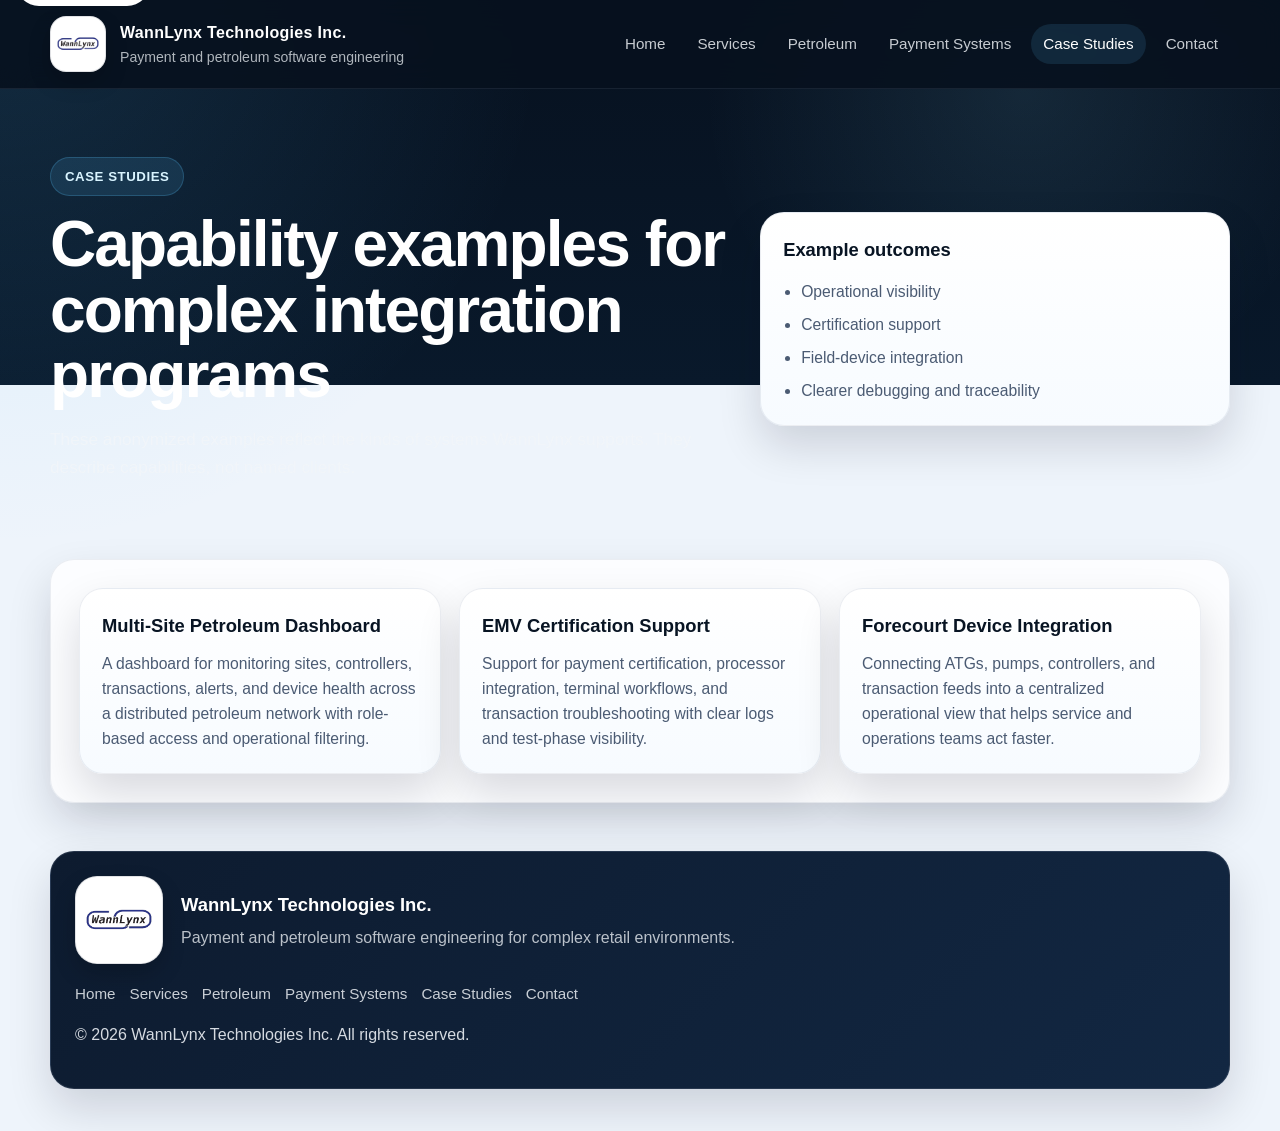
==== case-studies.html @ dfd9f2b9 "Modernize WannLynx website" ====
<!DOCTYPE html>
<html lang="en">
<head>
  <meta charset="UTF-8">
  <meta name="viewport" content="width=device-width, initial-scale=1.0">
  <title>Case Studies | WannLynx Technologies</title>
  <meta name="description" content="Anonymized example work from WannLynx Technologies: multi-site dashboards, EMV certification support, and forecourt device integration.">
  <meta name="robots" content="index,follow">
  <link rel="canonical" href="https://www.wannlynx.com/case-studies.html">
  <meta property="og:title" content="Case Studies | WannLynx Technologies">
  <meta property="og:description" content="Anonymized example work from WannLynx Technologies: multi-site dashboards, EMV certification support, and forecourt device integration.">
  <meta property="og:type" content="website">
  <link rel="stylesheet" href="styles.css">
</head>
<body>
  <a class="skip-link focusable" href="#content">Skip to content</a>
  <header class="site-header">
    <div class="wrap header-inner">
      <a class="brand focusable" href="index.html">
        <img class="brand-mark" src="wannlynx_logo-removebg-preview.png" alt="WannLynx Technologies logo">
        <span class="brand-text"><strong>WannLynx Technologies Inc.</strong><span>Payment and petroleum software engineering</span></span>
      </a>
      <nav class="nav" aria-label="Primary">
        <a class="focusable" href="index.html">Home</a>
        <a class="focusable" href="services.html">Services</a>
        <a class="focusable" href="petroleum.html">Petroleum</a>
        <a class="focusable" href="payments.html">Payment Systems</a>
        <a class="focusable" href="case-studies.html" aria-current="page">Case Studies</a>
        <a class="focusable" href="contact.html">Contact</a>
      </nav>
    </div>
  </header>
  <main id="content">
    <section class="hero">
      <div class="wrap page-hero-grid">
        <div>
          <div class="eyebrow">Case Studies</div>
          <h1>Capability examples for complex integration programs</h1>
          <p>These anonymized examples reflect the kinds of systems WannLynx supports. They describe capabilities, not named clients.</p>
        </div>
        <div class="card">
          <h3>Example outcomes</h3>
          <ul>
            <li>Operational visibility</li>
            <li>Certification support</li>
            <li>Field-device integration</li>
            <li>Clearer debugging and traceability</li>
          </ul>
        </div>
      </div>
    </section>
    <section class="section">
      <div class="wrap card-shell">
        <div class="grid example-grid">
          <article class="card"><h3>Multi-Site Petroleum Dashboard</h3><p>A dashboard for monitoring sites, controllers, transactions, alerts, and device health across a distributed petroleum network with role-based access and operational filtering.</p></article>
          <article class="card"><h3>EMV Certification Support</h3><p>Support for payment certification, processor integration, terminal workflows, and transaction troubleshooting with clear logs and test-phase visibility.</p></article>
          <article class="card"><h3>Forecourt Device Integration</h3><p>Connecting ATGs, pumps, controllers, and transaction feeds into a centralized operational view that helps service and operations teams act faster.</p></article>
        </div>
      </div>
    </section>
  </main>
  <footer class="footer">
    <div class="wrap footer-panel">
      <div class="footer-brand">
        <img class="brand-mark" src="wannlynx_logo-removebg-preview.png" alt="WannLynx Technologies logo">
        <div><strong>WannLynx Technologies Inc.</strong><p>Payment and petroleum software engineering for complex retail environments.</p></div>
      </div>
      <div class="footer-links" aria-label="Footer">
        <a class="focusable" href="index.html">Home</a><a class="focusable" href="services.html">Services</a><a class="focusable" href="petroleum.html">Petroleum</a><a class="focusable" href="payments.html">Payment Systems</a><a class="focusable" href="case-studies.html">Case Studies</a><a class="focusable" href="contact.html">Contact</a>
      </div>
      <p>&copy; 2026 WannLynx Technologies Inc. All rights reserved.</p>
    </div>
  </footer>
</body>
</html>
---- styles.css ----
:root {
  --bg: #07111f;
  --bg-2: #0a1a2f;
  --panel: #0f1f36;
  --panel-soft: #f7fbff;
  --text: #0f172a;
  --muted: #4b5b73;
  --white: #ffffff;
  --accent: #58c5ff;
  --accent-strong: #8ae0ff;
  --border: rgba(148, 163, 184, 0.18);
  --shadow: 0 20px 44px rgba(2, 10, 25, 0.14);
  --radius: 24px;
  --radius-sm: 16px;
  --max-width: 1180px;
}

* {
  box-sizing: border-box;
}

html {
  scroll-behavior: smooth;
}

body {
  margin: 0;
  font-family: "Segoe UI", Arial, Helvetica, sans-serif;
  background:
    radial-gradient(circle at top left, rgba(88, 197, 255, 0.14), transparent 32%),
    radial-gradient(circle at 80% 8%, rgba(138, 224, 255, 0.10), transparent 22%),
    linear-gradient(180deg, #07111f 0%, #09192b 34%, #eef4fb 34%, #eef4fb 100%);
  color: var(--text);
  line-height: 1.6;
}

img {
  display: block;
  max-width: 100%;
}

a {
  color: inherit;
  text-decoration: none;
}

.skip-link {
  position: absolute;
  top: -40px;
  left: 16px;
  padding: 10px 14px;
  border-radius: 999px;
  background: var(--white);
  color: var(--bg);
  z-index: 1000;
  transition: top 0.2s ease;
}

.skip-link:focus {
  top: 16px;
}

.site-header {
  position: sticky;
  top: 0;
  z-index: 100;
  backdrop-filter: blur(16px);
  background: rgba(7, 17, 31, 0.90);
  border-bottom: 1px solid rgba(148, 163, 184, 0.12);
}

.wrap {
  width: min(var(--max-width), calc(100% - 32px));
  margin: 0 auto;
}

.header-inner,
.footer-inner {
  display: flex;
  align-items: center;
  justify-content: space-between;
  gap: 18px;
  padding: 16px 0;
}

.brand {
  display: inline-flex;
  align-items: center;
  gap: 14px;
  color: var(--white);
}

.brand-mark {
  width: 56px;
  height: 56px;
  padding: 5px;
  border-radius: 16px;
  background: #fff;
  object-fit: contain;
  border: 1px solid rgba(15, 23, 42, 0.12);
  box-shadow: 0 10px 22px rgba(0, 0, 0, 0.18);
  flex: 0 0 auto;
}

.brand-text strong {
  display: block;
  font-size: 1rem;
  letter-spacing: 0.02em;
}

.brand-text span {
  display: block;
  font-size: 0.88rem;
  color: rgba(241, 245, 249, 0.72);
}

.nav {
  display: flex;
  align-items: center;
  flex-wrap: wrap;
  justify-content: flex-end;
  gap: 8px;
}

.nav a {
  color: rgba(241, 245, 249, 0.82);
  font-size: 0.95rem;
  padding: 8px 12px;
  border-radius: 999px;
  transition: background-color 0.2s ease, color 0.2s ease, transform 0.2s ease;
}

.nav a:hover,
.nav a:focus-visible,
.nav a[aria-current="page"] {
  background: rgba(88, 197, 255, 0.12);
  color: var(--white);
  outline: none;
}

.hero {
  color: var(--white);
  padding: 68px 0 54px;
}

.hero-grid,
.page-hero-grid {
  display: grid;
  grid-template-columns: minmax(0, 1.18fr) minmax(320px, 0.82fr);
  gap: 34px;
  align-items: center;
}

.eyebrow,
.section-label {
  display: inline-flex;
  align-items: center;
  gap: 8px;
  padding: 8px 14px;
  border-radius: 999px;
  background: rgba(88, 197, 255, 0.12);
  border: 1px solid rgba(88, 197, 255, 0.22);
  color: #d9f4ff;
  font-size: 0.83rem;
  letter-spacing: 0.04em;
  text-transform: uppercase;
  font-weight: 700;
  margin-bottom: 16px;
}

.hero h1,
.page-hero h1 {
  margin: 0;
  font-size: clamp(2.4rem, 5vw, 4.7rem);
  line-height: 1.02;
  letter-spacing: -0.03em;
}

.hero p,
.page-hero p {
  margin: 18px 0 0;
  max-width: 68ch;
  font-size: 1.08rem;
  color: rgba(241, 245, 249, 0.82);
}

.hero-actions {
  display: flex;
  flex-wrap: wrap;
  gap: 14px;
  margin-top: 28px;
}

.button {
  display: inline-flex;
  align-items: center;
  justify-content: center;
  min-height: 48px;
  padding: 0 20px;
  border-radius: 999px;
  font-weight: 700;
  border: 1px solid transparent;
  transition: transform 0.2s ease, background-color 0.2s ease, border-color 0.2s ease;
}

.button:hover,
.button:focus-visible {
  transform: translateY(-1px);
  outline: none;
}

.button-primary {
  background: linear-gradient(135deg, var(--accent) 0%, #9ae5ff 100%);
  color: #082033;
  box-shadow: 0 14px 28px rgba(88, 197, 255, 0.22);
}

.button-secondary {
  background: rgba(255, 255, 255, 0.04);
  color: var(--white);
  border-color: rgba(255, 255, 255, 0.16);
}

.hero-panel,
.page-hero-panel,
.card-shell,
.card,
.footer-panel {
  border-radius: var(--radius);
  border: 1px solid var(--border);
  box-shadow: var(--shadow);
}

.hero-panel {
  padding: 18px;
  background: linear-gradient(180deg, rgba(255, 255, 255, 0.07), rgba(255, 255, 255, 0.03)),
              linear-gradient(180deg, rgba(12, 26, 44, 0.98), rgba(7, 17, 31, 0.98));
}

.hero-media {
  min-height: 430px;
  border-radius: 22px;
  overflow: hidden;
  position: relative;
  background:
    linear-gradient(180deg, rgba(5, 14, 28, 0.10), rgba(5, 14, 28, 0.76)),
    linear-gradient(135deg, rgba(12, 36, 74, 0.92), rgba(32, 98, 181, 0.72)),
    url('forecourt-payment-hero.png');
  background-size: cover;
  background-position: center;
}

.hero-media::before {
  content: "";
  position: absolute;
  inset: 0;
  background:
    radial-gradient(circle at 78% 24%, rgba(255, 255, 255, 0.18), transparent 22%),
    radial-gradient(circle at 22% 70%, rgba(88, 197, 255, 0.10), transparent 30%),
    linear-gradient(180deg, rgba(8, 18, 34, 0.06), rgba(8, 18, 34, 0.50));
}

.hero-media-content {
  position: relative;
  display: flex;
  height: 100%;
  min-height: 430px;
  flex-direction: column;
  justify-content: flex-end;
  padding: 22px;
  gap: 16px;
}

.hero-badge {
  align-self: flex-start;
  padding: 8px 12px;
  border-radius: 999px;
  background: rgba(6, 16, 31, 0.68);
  border: 1px solid rgba(138, 224, 255, 0.28);
  color: #e6f8ff;
  font-size: 0.8rem;
  letter-spacing: 0.04em;
  text-transform: uppercase;
}

.hero-insight {
  max-width: 360px;
  padding: 16px 16px 14px;
  border-radius: 18px;
  background: rgba(5, 14, 28, 0.72);
  border: 1px solid rgba(255, 255, 255, 0.12);
  backdrop-filter: blur(8px);
}

.hero-insight strong {
  display: block;
  font-size: 1rem;
  color: var(--white);
  margin-bottom: 6px;
}

.hero-insight span {
  display: block;
  color: rgba(241, 245, 249, 0.76);
  font-size: 0.92rem;
}

.hero-stats {
  display: grid;
  grid-template-columns: repeat(2, minmax(0, 1fr));
  gap: 12px;
}

.stat {
  padding: 14px;
  border-radius: 16px;
  background: rgba(255, 255, 255, 0.06);
  border: 1px solid rgba(255, 255, 255, 0.10);
}

.stat strong {
  display: block;
  margin-bottom: 4px;
  color: var(--white);
}

.stat span {
  color: rgba(241, 245, 249, 0.75);
  font-size: 0.9rem;
}

.main {
  padding: 0 0 24px;
}

.section {
  padding: 24px 0;
}

.card-shell {
  background: rgba(255, 255, 255, 0.82);
  padding: 28px;
}

.section-heading {
  margin-bottom: 22px;
}

.section-heading h2,
.page-hero h2 {
  margin: 0;
  color: #091521;
  font-size: clamp(1.75rem, 3vw, 2.6rem);
  line-height: 1.1;
  letter-spacing: -0.02em;
}

.section-heading p,
.page-hero .subtext {
  margin: 12px 0 0;
  color: var(--muted);
  font-size: 1.02rem;
  max-width: 76ch;
}

.grid,
.feature-grid,
.example-grid {
  display: grid;
  gap: 18px;
}

.service-grid {
  grid-template-columns: repeat(3, minmax(0, 1fr));
}

.feature-grid {
  grid-template-columns: repeat(2, minmax(0, 1fr));
}

.example-grid {
  grid-template-columns: repeat(3, minmax(0, 1fr));
}

.card {
  background: linear-gradient(180deg, #ffffff 0%, #f7fbff 100%);
  padding: 22px;
}

.card h3 {
  margin: 0 0 10px;
  color: #081423;
  font-size: 1.15rem;
}

.card p,
.card li {
  color: var(--muted);
  margin: 0;
  font-size: 0.98rem;
}

.card ul {
  margin: 14px 0 0;
  padding-left: 18px;
}

.card li {
  margin-top: 8px;
}

.panel-dark {
  background:
    linear-gradient(180deg, rgba(7, 17, 31, 0.98), rgba(11, 24, 42, 0.98));
  color: var(--white);
}

.panel-dark .section-label,
.panel-dark .section-heading h2,
.panel-dark .section-heading p,
.panel-dark .card h3,
.panel-dark .card p,
.panel-dark .card li {
  color: var(--white);
}

.panel-dark .card {
  background: rgba(255, 255, 255, 0.05);
  border-color: rgba(255, 255, 255, 0.10);
}

.dashboard {
  display: grid;
  grid-template-columns: 1.15fr 0.85fr;
  gap: 18px;
}

.dashboard-preview {
  background:
    linear-gradient(180deg, rgba(4, 11, 22, 0.72), rgba(4, 11, 22, 0.86)),
    url('forecourt-payment-hero.png');
  background-size: cover;
  background-position: center;
  padding: 18px;
  min-height: 460px;
  border-radius: 24px;
  border: 1px solid rgba(255, 255, 255, 0.12);
  position: relative;
  overflow: hidden;
}

.dashboard-preview::after {
  content: "";
  position: absolute;
  inset: 0;
  background:
    radial-gradient(circle at 75% 15%, rgba(88, 197, 255, 0.18), transparent 20%),
    linear-gradient(180deg, transparent 0%, rgba(5, 14, 28, 0.45) 100%);
}

.dashboard-panel {
  position: relative;
  z-index: 1;
  display: grid;
  gap: 12px;
  height: 100%;
}

.dashboard-chip-row {
  display: flex;
  flex-wrap: wrap;
  gap: 10px;
}

.chip {
  display: inline-flex;
  align-items: center;
  padding: 7px 11px;
  border-radius: 999px;
  background: rgba(255, 255, 255, 0.08);
  border: 1px solid rgba(255, 255, 255, 0.10);
  color: rgba(241, 245, 249, 0.86);
  font-size: 0.83rem;
}

.status-grid {
  display: grid;
  grid-template-columns: repeat(2, minmax(0, 1fr));
  gap: 12px;
  margin-top: auto;
}

.status-card {
  padding: 14px;
  border-radius: 18px;
  background: rgba(255, 255, 255, 0.06);
  border: 1px solid rgba(255, 255, 255, 0.10);
}

.status-card strong {
  display: block;
  margin-bottom: 4px;
  color: var(--white);
}

.status-card span {
  color: rgba(241, 245, 249, 0.75);
  font-size: 0.9rem;
}

.footer {
  color: rgba(241, 245, 249, 0.88);
  padding: 24px 0 42px;
}

.footer-panel {
  background: linear-gradient(135deg, #0d1b2f 0%, #122742 100%);
  padding: 24px;
}

.footer-brand {
  display: flex;
  align-items: center;
  gap: 18px;
  flex-wrap: wrap;
}

.footer-brand .brand-mark {
  width: 88px;
  height: 88px;
  padding: 8px;
  border-radius: 22px;
}

.footer-brand strong {
  display: block;
  color: var(--white);
  font-size: 1.15rem;
  margin-bottom: 6px;
}

.footer-brand p {
  margin: 0;
  color: rgba(241, 245, 249, 0.76);
}

.footer-links {
  display: flex;
  flex-wrap: wrap;
  gap: 14px;
  margin-top: 18px;
}

.footer-links a {
  color: rgba(241, 245, 249, 0.82);
  font-size: 0.95rem;
}

.footer-links a:hover,
.footer-links a:focus-visible {
  color: var(--white);
  outline: none;
}

.focusable:focus-visible {
  outline: 3px solid rgba(88, 197, 255, 0.84);
  outline-offset: 3px;
}

@media (max-width: 1080px) {
  .hero-grid,
  .page-hero-grid,
  .dashboard,
  .feature-grid,
  .example-grid,
  .service-grid {
    grid-template-columns: 1fr;
  }
}

@media (max-width: 760px) {
  body {
    background:
      radial-gradient(circle at top left, rgba(88, 197, 255, 0.14), transparent 34%),
      linear-gradient(180deg, #07111f 0%, #09192b 26%, #eef4fb 26%, #eef4fb 100%);
  }

  .header-inner,
  .footer-inner {
    flex-direction: column;
    align-items: stretch;
  }

  .nav {
    justify-content: flex-start;
    overflow-x: auto;
    padding-bottom: 2px;
  }

  .hero {
    padding-top: 42px;
  }

  .hero-media,
  .hero-media-content {
    min-height: 320px;
  }

  .card-shell,
  .footer-panel {
    padding: 20px;
    border-radius: 22px;
  }

  .status-grid {
    grid-template-columns: 1fr;
  }
}
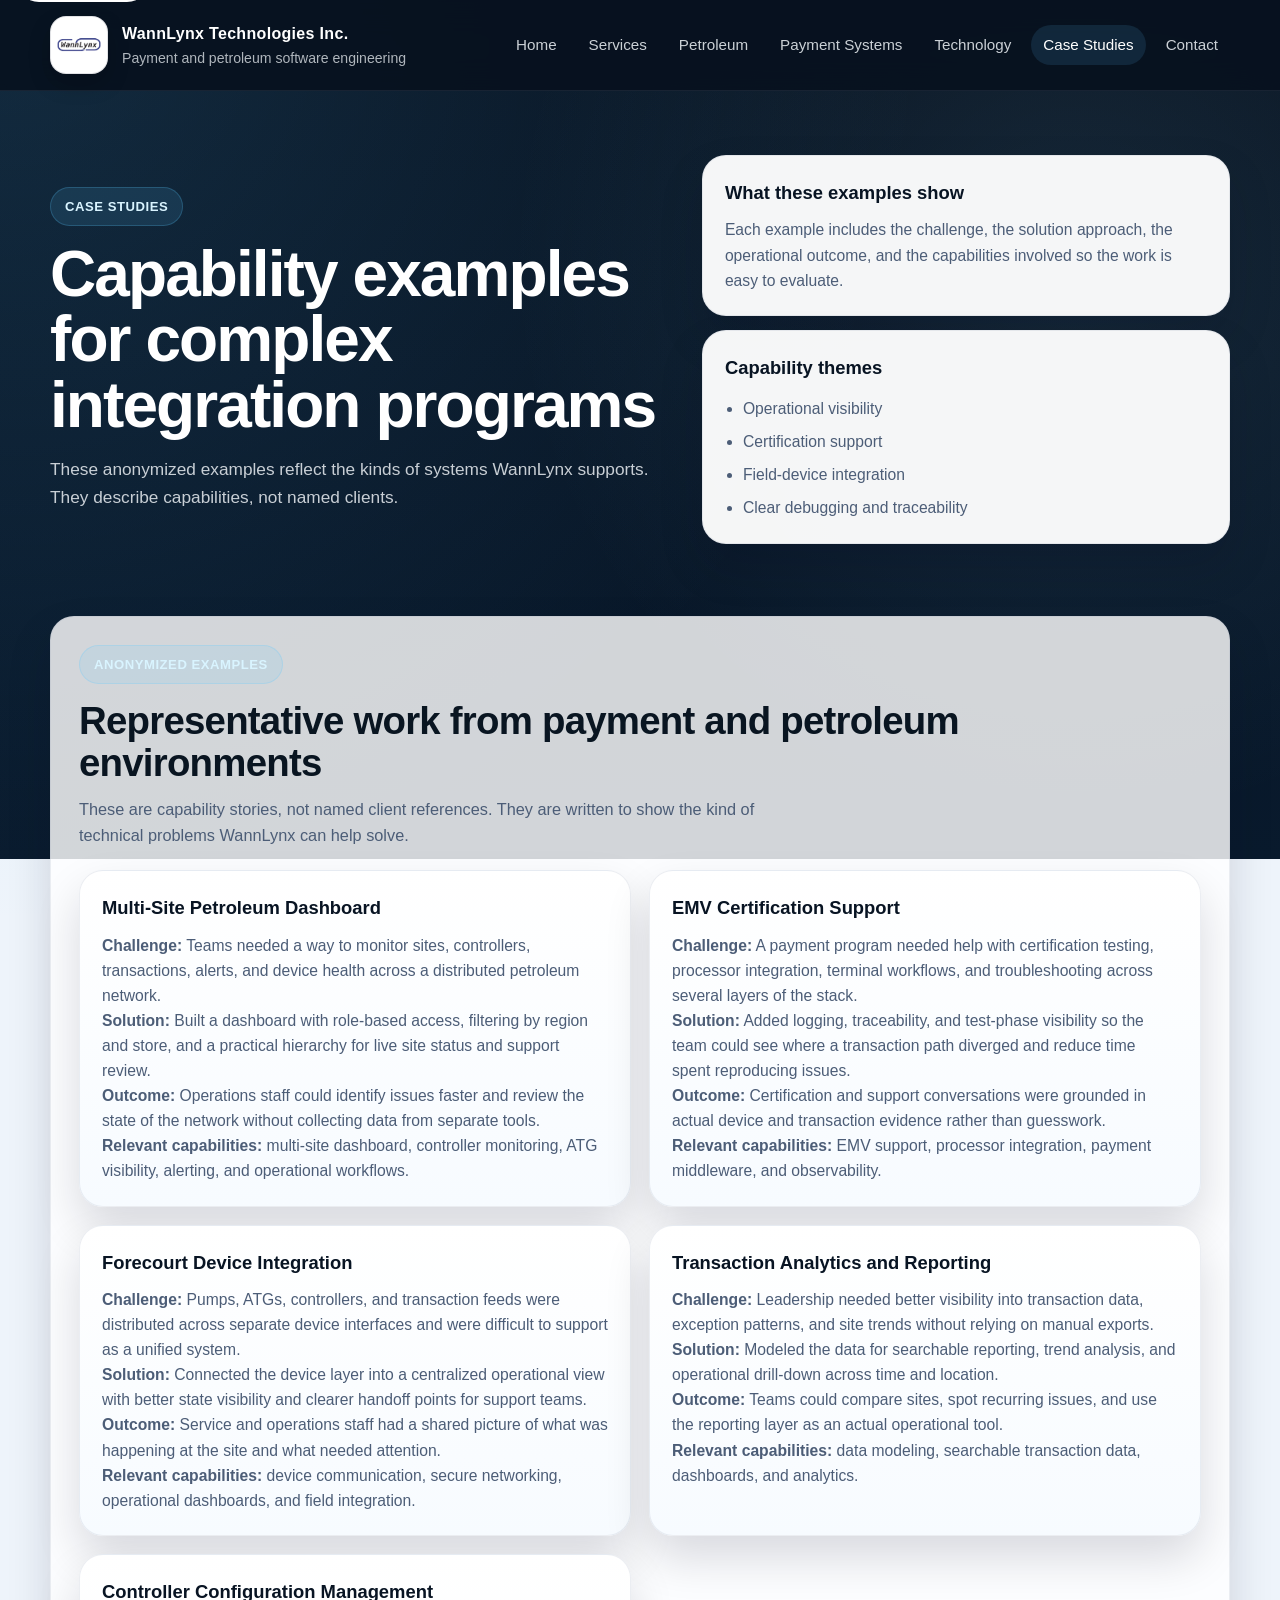
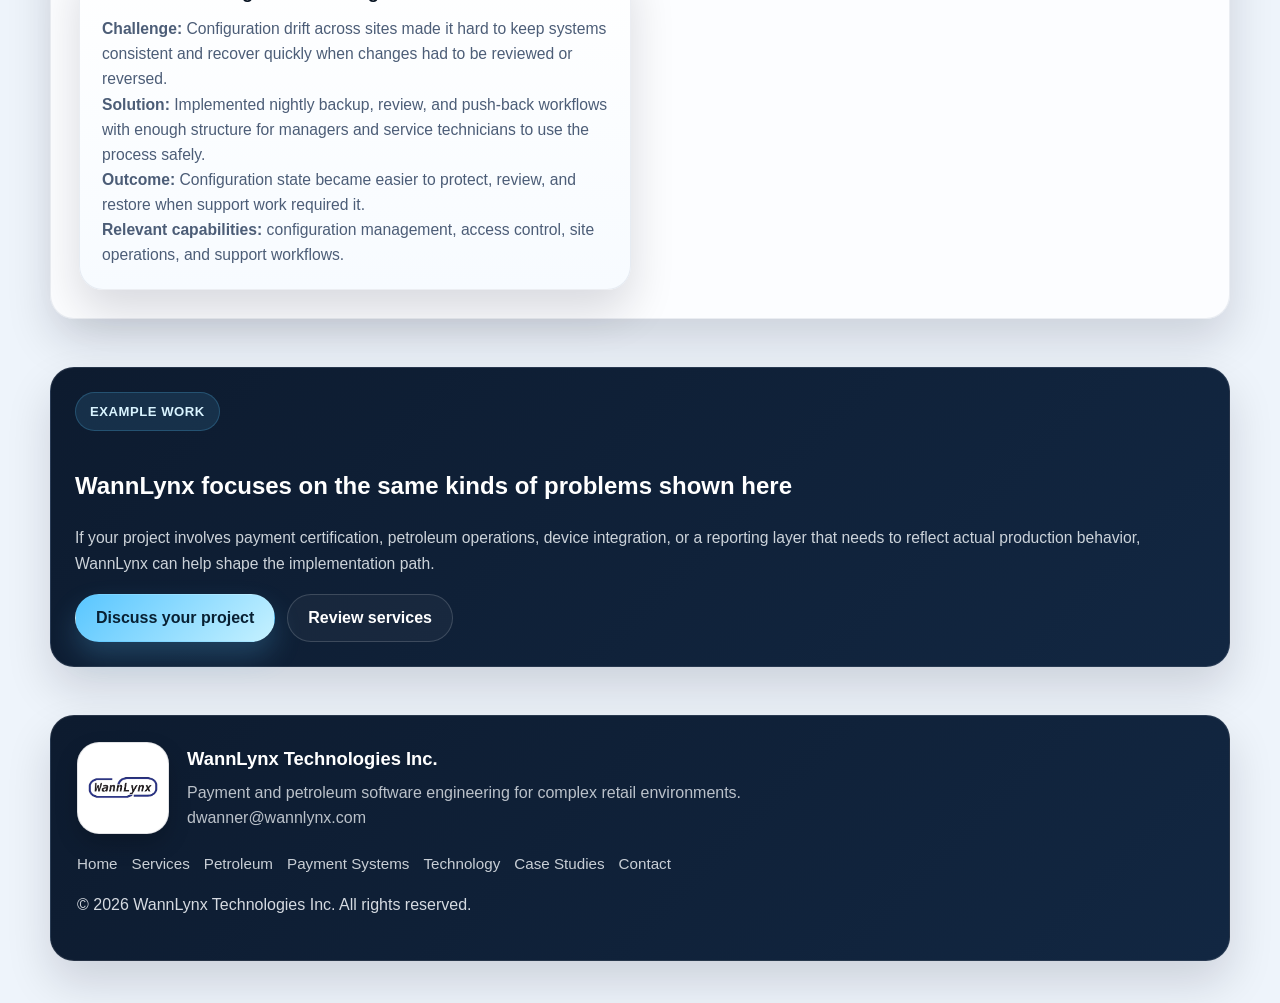
==== commit 29976460: "Add contact email and fix homepage hero image" ====
--- a/case-studies.html
+++ b/case-studies.html
@@ -25,48 +25,123 @@
         <a class="focusable" href="services.html">Services</a>
         <a class="focusable" href="petroleum.html">Petroleum</a>
         <a class="focusable" href="payments.html">Payment Systems</a>
+        <a class="focusable" href="technology.html">Technology</a>
         <a class="focusable" href="case-studies.html" aria-current="page">Case Studies</a>
         <a class="focusable" href="contact.html">Contact</a>
       </nav>
     </div>
   </header>
+
   <main id="content">
-    <section class="hero">
+    <section class="page-hero hero">
       <div class="wrap page-hero-grid">
         <div>
           <div class="eyebrow">Case Studies</div>
           <h1>Capability examples for complex integration programs</h1>
-          <p>These anonymized examples reflect the kinds of systems WannLynx supports. They describe capabilities, not named clients.</p>
+          <p class="lead">These anonymized examples reflect the kinds of systems WannLynx supports. They describe capabilities, not named clients.</p>
         </div>
-        <div class="card">
-          <h3>Example outcomes</h3>
-          <ul>
-            <li>Operational visibility</li>
-            <li>Certification support</li>
-            <li>Field-device integration</li>
-            <li>Clearer debugging and traceability</li>
-          </ul>
+
+        <div class="hero-side">
+          <div class="card">
+            <h3>What these examples show</h3>
+            <p>Each example includes the challenge, the solution approach, the operational outcome, and the capabilities involved so the work is easy to evaluate.</p>
+          </div>
+          <div class="card">
+            <h3>Capability themes</h3>
+            <ul>
+              <li>Operational visibility</li>
+              <li>Certification support</li>
+              <li>Field-device integration</li>
+              <li>Clear debugging and traceability</li>
+            </ul>
+          </div>
         </div>
       </div>
     </section>
+
     <section class="section">
-      <div class="wrap card-shell">
-        <div class="grid example-grid">
-          <article class="card"><h3>Multi-Site Petroleum Dashboard</h3><p>A dashboard for monitoring sites, controllers, transactions, alerts, and device health across a distributed petroleum network with role-based access and operational filtering.</p></article>
-          <article class="card"><h3>EMV Certification Support</h3><p>Support for payment certification, processor integration, terminal workflows, and transaction troubleshooting with clear logs and test-phase visibility.</p></article>
-          <article class="card"><h3>Forecourt Device Integration</h3><p>Connecting ATGs, pumps, controllers, and transaction feeds into a centralized operational view that helps service and operations teams act faster.</p></article>
+      <div class="wrap panel">
+        <div class="section-heading">
+          <div class="section-label">Anonymized Examples</div>
+          <h2>Representative work from payment and petroleum environments</h2>
+          <p>These are capability stories, not named client references. They are written to show the kind of technical problems WannLynx can help solve.</p>
+        </div>
+
+        <div class="example-grid">
+          <article class="card">
+            <h3>Multi-Site Petroleum Dashboard</h3>
+            <p><strong>Challenge:</strong> Teams needed a way to monitor sites, controllers, transactions, alerts, and device health across a distributed petroleum network.</p>
+            <p><strong>Solution:</strong> Built a dashboard with role-based access, filtering by region and store, and a practical hierarchy for live site status and support review.</p>
+            <p><strong>Outcome:</strong> Operations staff could identify issues faster and review the state of the network without collecting data from separate tools.</p>
+            <p><strong>Relevant capabilities:</strong> multi-site dashboard, controller monitoring, ATG visibility, alerting, and operational workflows.</p>
+          </article>
+
+          <article class="card">
+            <h3>EMV Certification Support</h3>
+            <p><strong>Challenge:</strong> A payment program needed help with certification testing, processor integration, terminal workflows, and troubleshooting across several layers of the stack.</p>
+            <p><strong>Solution:</strong> Added logging, traceability, and test-phase visibility so the team could see where a transaction path diverged and reduce time spent reproducing issues.</p>
+            <p><strong>Outcome:</strong> Certification and support conversations were grounded in actual device and transaction evidence rather than guesswork.</p>
+            <p><strong>Relevant capabilities:</strong> EMV support, processor integration, payment middleware, and observability.</p>
+          </article>
+
+          <article class="card">
+            <h3>Forecourt Device Integration</h3>
+            <p><strong>Challenge:</strong> Pumps, ATGs, controllers, and transaction feeds were distributed across separate device interfaces and were difficult to support as a unified system.</p>
+            <p><strong>Solution:</strong> Connected the device layer into a centralized operational view with better state visibility and clearer handoff points for support teams.</p>
+            <p><strong>Outcome:</strong> Service and operations staff had a shared picture of what was happening at the site and what needed attention.</p>
+            <p><strong>Relevant capabilities:</strong> device communication, secure networking, operational dashboards, and field integration.</p>
+          </article>
+
+          <article class="card">
+            <h3>Transaction Analytics and Reporting</h3>
+            <p><strong>Challenge:</strong> Leadership needed better visibility into transaction data, exception patterns, and site trends without relying on manual exports.</p>
+            <p><strong>Solution:</strong> Modeled the data for searchable reporting, trend analysis, and operational drill-down across time and location.</p>
+            <p><strong>Outcome:</strong> Teams could compare sites, spot recurring issues, and use the reporting layer as an actual operational tool.</p>
+            <p><strong>Relevant capabilities:</strong> data modeling, searchable transaction data, dashboards, and analytics.</p>
+          </article>
+
+          <article class="card">
+            <h3>Controller Configuration Management</h3>
+            <p><strong>Challenge:</strong> Configuration drift across sites made it hard to keep systems consistent and recover quickly when changes had to be reviewed or reversed.</p>
+            <p><strong>Solution:</strong> Implemented nightly backup, review, and push-back workflows with enough structure for managers and service technicians to use the process safely.</p>
+            <p><strong>Outcome:</strong> Configuration state became easier to protect, review, and restore when support work required it.</p>
+            <p><strong>Relevant capabilities:</strong> configuration management, access control, site operations, and support workflows.</p>
+          </article>
+        </div>
+      </div>
+    </section>
+
+    <section class="section">
+      <div class="wrap callout">
+        <div class="section-label">Example Work</div>
+        <h2>WannLynx focuses on the same kinds of problems shown here</h2>
+        <p>If your project involves payment certification, petroleum operations, device integration, or a reporting layer that needs to reflect actual production behavior, WannLynx can help shape the implementation path.</p>
+        <div class="pager">
+          <a class="button button-primary focusable" href="contact.html">Discuss your project</a>
+          <a class="button button-secondary focusable" href="services.html">Review services</a>
         </div>
       </div>
     </section>
   </main>
+
   <footer class="footer">
     <div class="wrap footer-panel">
       <div class="footer-brand">
         <img class="brand-mark" src="wannlynx_logo-removebg-preview.png" alt="WannLynx Technologies logo">
-        <div><strong>WannLynx Technologies Inc.</strong><p>Payment and petroleum software engineering for complex retail environments.</p></div>
+        <div>
+          <strong>WannLynx Technologies Inc.</strong>
+          <p>Payment and petroleum software engineering for complex retail environments.</p>
+          <p><a class="focusable" href="mailto:dwanner@wannlynx.com">dwanner@wannlynx.com</a></p>
+        </div>
       </div>
       <div class="footer-links" aria-label="Footer">
-        <a class="focusable" href="index.html">Home</a><a class="focusable" href="services.html">Services</a><a class="focusable" href="petroleum.html">Petroleum</a><a class="focusable" href="payments.html">Payment Systems</a><a class="focusable" href="case-studies.html">Case Studies</a><a class="focusable" href="contact.html">Contact</a>
+        <a class="focusable" href="index.html">Home</a>
+        <a class="focusable" href="services.html">Services</a>
+        <a class="focusable" href="petroleum.html">Petroleum</a>
+        <a class="focusable" href="payments.html">Payment Systems</a>
+        <a class="focusable" href="technology.html">Technology</a>
+        <a class="focusable" href="case-studies.html">Case Studies</a>
+        <a class="focusable" href="contact.html">Contact</a>
       </div>
       <p>&copy; 2026 WannLynx Technologies Inc. All rights reserved.</p>
     </div>
--- a/styles.css
+++ b/styles.css
@@ -1,17 +1,18 @@
 :root {
   --bg: #07111f;
-  --bg-2: #0a1a2f;
-  --panel: #0f1f36;
+  --bg-2: #0b1b31;
+  --panel: #ffffff;
   --panel-soft: #f7fbff;
   --text: #0f172a;
-  --muted: #4b5b73;
+  --muted: #4c5d77;
   --white: #ffffff;
-  --accent: #58c5ff;
-  --accent-strong: #8ae0ff;
+  --accent: #59c6ff;
+  --accent-soft: #9be5ff;
   --border: rgba(148, 163, 184, 0.18);
-  --shadow: 0 20px 44px rgba(2, 10, 25, 0.14);
+  --border-dark: rgba(255, 255, 255, 0.12);
+  --shadow: 0 22px 46px rgba(2, 10, 25, 0.14);
   --radius: 24px;
-  --radius-sm: 16px;
+  --radius-lg: 30px;
   --max-width: 1180px;
 }
 
@@ -26,12 +27,12 @@
 body {
   margin: 0;
   font-family: "Segoe UI", Arial, Helvetica, sans-serif;
+  line-height: 1.6;
+  color: var(--text);
   background:
-    radial-gradient(circle at top left, rgba(88, 197, 255, 0.14), transparent 32%),
-    radial-gradient(circle at 80% 8%, rgba(138, 224, 255, 0.10), transparent 22%),
-    linear-gradient(180deg, #07111f 0%, #09192b 34%, #eef4fb 34%, #eef4fb 100%);
-  color: var(--text);
-  line-height: 1.6;
+    radial-gradient(circle at top left, rgba(89, 198, 255, 0.14), transparent 32%),
+    radial-gradient(circle at 84% 10%, rgba(155, 229, 255, 0.10), transparent 22%),
+    linear-gradient(180deg, #07111f 0%, #091a2d 33%, #eef4fb 33%, #eef4fb 100%);
 }
 
 img {
@@ -46,18 +47,28 @@
 
 .skip-link {
   position: absolute;
-  top: -40px;
+  top: -44px;
   left: 16px;
+  z-index: 1000;
   padding: 10px 14px;
   border-radius: 999px;
   background: var(--white);
   color: var(--bg);
-  z-index: 1000;
   transition: top 0.2s ease;
 }
 
 .skip-link:focus {
   top: 16px;
+}
+
+.focusable:focus-visible {
+  outline: 3px solid rgba(89, 198, 255, 0.84);
+  outline-offset: 3px;
+}
+
+.wrap {
+  width: min(var(--max-width), calc(100% - 32px));
+  margin: 0 auto;
 }
 
 .site-header {
@@ -65,13 +76,8 @@
   top: 0;
   z-index: 100;
   backdrop-filter: blur(16px);
-  background: rgba(7, 17, 31, 0.90);
+  background: rgba(7, 17, 31, 0.9);
   border-bottom: 1px solid rgba(148, 163, 184, 0.12);
-}
-
-.wrap {
-  width: min(var(--max-width), calc(100% - 32px));
-  margin: 0 auto;
 }
 
 .header-inner,
@@ -91,8 +97,8 @@
 }
 
 .brand-mark {
-  width: 56px;
-  height: 56px;
+  width: 58px;
+  height: 58px;
   padding: 5px;
   border-radius: 16px;
   background: #fff;
@@ -123,65 +129,67 @@
 }
 
 .nav a {
-  color: rgba(241, 245, 249, 0.82);
+  color: rgba(241, 245, 249, 0.84);
   font-size: 0.95rem;
   padding: 8px 12px;
   border-radius: 999px;
-  transition: background-color 0.2s ease, color 0.2s ease, transform 0.2s ease;
+  transition: background-color 0.2s ease, color 0.2s ease;
 }
 
 .nav a:hover,
 .nav a:focus-visible,
 .nav a[aria-current="page"] {
-  background: rgba(88, 197, 255, 0.12);
+  background: rgba(89, 198, 255, 0.12);
   color: var(--white);
   outline: none;
 }
 
 .hero {
   color: var(--white);
-  padding: 68px 0 54px;
+  padding: 64px 0 48px;
 }
 
 .hero-grid,
-.page-hero-grid {
+.page-hero-grid,
+.split-grid {
   display: grid;
-  grid-template-columns: minmax(0, 1.18fr) minmax(320px, 0.82fr);
-  gap: 34px;
+  grid-template-columns: minmax(0, 1.08fr) minmax(320px, 0.92fr);
+  gap: 32px;
   align-items: center;
 }
 
 .eyebrow,
-.section-label {
+.section-label,
+.page-label {
   display: inline-flex;
   align-items: center;
   gap: 8px;
   padding: 8px 14px;
+  margin-bottom: 16px;
   border-radius: 999px;
-  background: rgba(88, 197, 255, 0.12);
-  border: 1px solid rgba(88, 197, 255, 0.22);
+  border: 1px solid rgba(89, 198, 255, 0.22);
+  background: rgba(89, 198, 255, 0.12);
   color: #d9f4ff;
-  font-size: 0.83rem;
+  font-size: 0.82rem;
+  font-weight: 700;
   letter-spacing: 0.04em;
   text-transform: uppercase;
-  font-weight: 700;
-  margin-bottom: 16px;
 }
 
 .hero h1,
 .page-hero h1 {
   margin: 0;
-  font-size: clamp(2.4rem, 5vw, 4.7rem);
+  font-size: clamp(2.4rem, 5vw, 4.8rem);
   line-height: 1.02;
   letter-spacing: -0.03em;
 }
 
-.hero p,
-.page-hero p {
+.hero .lead,
+.page-hero .lead {
   margin: 18px 0 0;
   max-width: 68ch;
+  color: rgba(241, 245, 249, 0.82);
   font-size: 1.08rem;
-  color: rgba(241, 245, 249, 0.82);
 }
 
 .hero-actions {
@@ -198,8 +206,8 @@
   min-height: 48px;
   padding: 0 20px;
   border-radius: 999px;
+  border: 1px solid transparent;
   font-weight: 700;
-  border: 1px solid transparent;
   transition: transform 0.2s ease, background-color 0.2s ease, border-color 0.2s ease;
 }
 
@@ -212,7 +220,7 @@
 .button-primary {
   background: linear-gradient(135deg, var(--accent) 0%, #9ae5ff 100%);
   color: #082033;
-  box-shadow: 0 14px 28px rgba(88, 197, 255, 0.22);
+  box-shadow: 0 14px 28px rgba(89, 198, 255, 0.22);
 }
 
 .button-secondary {
@@ -221,125 +229,134 @@
   border-color: rgba(255, 255, 255, 0.16);
 }
 
-.hero-panel,
-.page-hero-panel,
-.card-shell,
+.panel,
 .card,
-.footer-panel {
+.footer-panel,
+.hero-image,
+.callout,
+.image-card {
   border-radius: var(--radius);
+  box-shadow: var(--shadow);
+}
+
+.panel {
+  background: rgba(255, 255, 255, 0.82);
   border: 1px solid var(--border);
-  box-shadow: var(--shadow);
-}
-
-.hero-panel {
-  padding: 18px;
-  background: linear-gradient(180deg, rgba(255, 255, 255, 0.07), rgba(255, 255, 255, 0.03)),
-              linear-gradient(180deg, rgba(12, 26, 44, 0.98), rgba(7, 17, 31, 0.98));
-}
-
-.hero-media {
-  min-height: 430px;
-  border-radius: 22px;
+  padding: 28px;
+}
+
+.hero-image {
+  margin: 0;
   overflow: hidden;
-  position: relative;
-  background:
-    linear-gradient(180deg, rgba(5, 14, 28, 0.10), rgba(5, 14, 28, 0.76)),
-    linear-gradient(135deg, rgba(12, 36, 74, 0.92), rgba(32, 98, 181, 0.72)),
-    url('forecourt-payment-hero.png');
-  background-size: cover;
-  background-position: center;
-}
-
-.hero-media::before {
-  content: "";
-  position: absolute;
-  inset: 0;
-  background:
-    radial-gradient(circle at 78% 24%, rgba(255, 255, 255, 0.18), transparent 22%),
-    radial-gradient(circle at 22% 70%, rgba(88, 197, 255, 0.10), transparent 30%),
-    linear-gradient(180deg, rgba(8, 18, 34, 0.06), rgba(8, 18, 34, 0.50));
-}
-
-.hero-media-content {
-  position: relative;
-  display: flex;
+  background: #10213d;
+  border: 1px solid rgba(255, 255, 255, 0.12);
+}
+
+.hero-image img,
+.image-card img {
+  width: 100%;
   height: 100%;
-  min-height: 430px;
-  flex-direction: column;
-  justify-content: flex-end;
+  object-fit: cover;
+  object-position: center center;
+}
+
+.hero-image img {
+  aspect-ratio: 16 / 10;
+}
+
+.hero-figure-caption {
+  padding: 16px 18px 18px;
+  background: linear-gradient(180deg, #0d1b2f 0%, #122742 100%);
+  color: rgba(241, 245, 249, 0.88);
+}
+
+.hero-figure-caption strong {
+  display: block;
+  color: var(--white);
+  margin-bottom: 4px;
+}
+
+.hero-figure-caption span {
+  display: block;
+  color: rgba(241, 245, 249, 0.76);
+  font-size: 0.95rem;
+}
+
+.media-stack {
+  display: grid;
+  gap: 14px;
+}
+
+.stat-grid,
+.card-grid,
+.feature-grid,
+.example-grid,
+.outcome-grid {
+  display: grid;
+  gap: 18px;
+}
+
+.stat-grid {
+  grid-template-columns: repeat(2, minmax(0, 1fr));
+}
+
+.card-grid {
+  grid-template-columns: repeat(3, minmax(0, 1fr));
+}
+
+.feature-grid {
+  grid-template-columns: repeat(2, minmax(0, 1fr));
+}
+
+.example-grid {
+  grid-template-columns: repeat(2, minmax(0, 1fr));
+}
+
+.outcome-grid {
+  grid-template-columns: repeat(3, minmax(0, 1fr));
+}
+
+.card {
+  background: linear-gradient(180deg, #ffffff 0%, #f7fbff 100%);
+  border: 1px solid rgba(148, 163, 184, 0.18);
   padding: 22px;
-  gap: 16px;
-}
-
-.hero-badge {
-  align-self: flex-start;
-  padding: 8px 12px;
-  border-radius: 999px;
-  background: rgba(6, 16, 31, 0.68);
-  border: 1px solid rgba(138, 224, 255, 0.28);
-  color: #e6f8ff;
-  font-size: 0.8rem;
-  letter-spacing: 0.04em;
-  text-transform: uppercase;
-}
-
-.hero-insight {
-  max-width: 360px;
-  padding: 16px 16px 14px;
-  border-radius: 18px;
-  background: rgba(5, 14, 28, 0.72);
-  border: 1px solid rgba(255, 255, 255, 0.12);
-  backdrop-filter: blur(8px);
-}
-
-.hero-insight strong {
-  display: block;
-  font-size: 1rem;
-  color: var(--white);
-  margin-bottom: 6px;
-}
-
-.hero-insight span {
-  display: block;
-  color: rgba(241, 245, 249, 0.76);
-  font-size: 0.92rem;
-}
-
-.hero-stats {
-  display: grid;
-  grid-template-columns: repeat(2, minmax(0, 1fr));
-  gap: 12px;
-}
-
-.stat {
-  padding: 14px;
-  border-radius: 16px;
-  background: rgba(255, 255, 255, 0.06);
-  border: 1px solid rgba(255, 255, 255, 0.10);
-}
-
-.stat strong {
-  display: block;
-  margin-bottom: 4px;
-  color: var(--white);
-}
-
-.stat span {
-  color: rgba(241, 245, 249, 0.75);
-  font-size: 0.9rem;
-}
-
-.main {
-  padding: 0 0 24px;
+}
+
+.card h3,
+.callout h3 {
+  margin: 0 0 10px;
+  color: #081423;
+  font-size: 1.15rem;
+}
+
+.card p,
+.card li,
+.callout p {
+  margin: 0;
+  color: var(--muted);
+  font-size: 0.98rem;
+}
+
+.card ul,
+.callout ul {
+  margin: 14px 0 0;
+  padding-left: 18px;
+}
+
+.card li,
+.callout li {
+  margin-top: 8px;
+}
+
+.card-link {
+  display: inline-flex;
+  margin-top: 14px;
+  color: #0d4d77;
+  font-weight: 700;
 }
 
 .section {
   padding: 24px 0;
-}
-
-.card-shell {
-  background: rgba(255, 255, 255, 0.82);
-  padding: 28px;
 }
 
 .section-heading {
@@ -356,156 +373,68 @@
 }
 
 .section-heading p,
-.page-hero .subtext {
+.page-hero .subtext,
+.section-note {
   margin: 12px 0 0;
   color: var(--muted);
   font-size: 1.02rem;
   max-width: 76ch;
 }
 
-.grid,
-.feature-grid,
-.example-grid {
+.dark-band {
+  background: linear-gradient(180deg, rgba(7, 17, 31, 0.98), rgba(11, 24, 42, 0.98));
+  color: var(--white);
+}
+
+.dark-band .section-heading h2,
+.dark-band .section-heading p,
+.dark-band .callout h3,
+.dark-band .callout p,
+.dark-band .callout li,
+.dark-band .card h3,
+.dark-band .card p,
+.dark-band .card li {
+  color: var(--white);
+}
+
+.dark-band .card {
+  background: rgba(255, 255, 255, 0.05);
+  border-color: rgba(255, 255, 255, 0.12);
+}
+
+.dark-band .card-link {
+  color: #d7f4ff;
+}
+
+.split-card {
   display: grid;
+  grid-template-columns: 1.05fr 0.95fr;
   gap: 18px;
-}
-
-.service-grid {
-  grid-template-columns: repeat(3, minmax(0, 1fr));
-}
-
-.feature-grid {
-  grid-template-columns: repeat(2, minmax(0, 1fr));
-}
-
-.example-grid {
-  grid-template-columns: repeat(3, minmax(0, 1fr));
-}
-
-.card {
-  background: linear-gradient(180deg, #ffffff 0%, #f7fbff 100%);
-  padding: 22px;
-}
-
-.card h3 {
-  margin: 0 0 10px;
-  color: #081423;
-  font-size: 1.15rem;
-}
-
-.card p,
-.card li {
-  color: var(--muted);
-  margin: 0;
-  font-size: 0.98rem;
-}
-
-.card ul {
-  margin: 14px 0 0;
-  padding-left: 18px;
-}
-
-.card li {
-  margin-top: 8px;
-}
-
-.panel-dark {
-  background:
-    linear-gradient(180deg, rgba(7, 17, 31, 0.98), rgba(11, 24, 42, 0.98));
-  color: var(--white);
-}
-
-.panel-dark .section-label,
-.panel-dark .section-heading h2,
-.panel-dark .section-heading p,
-.panel-dark .card h3,
-.panel-dark .card p,
-.panel-dark .card li {
-  color: var(--white);
-}
-
-.panel-dark .card {
-  background: rgba(255, 255, 255, 0.05);
-  border-color: rgba(255, 255, 255, 0.10);
-}
-
-.dashboard {
-  display: grid;
-  grid-template-columns: 1.15fr 0.85fr;
-  gap: 18px;
-}
-
-.dashboard-preview {
-  background:
-    linear-gradient(180deg, rgba(4, 11, 22, 0.72), rgba(4, 11, 22, 0.86)),
-    url('forecourt-payment-hero.png');
-  background-size: cover;
-  background-position: center;
-  padding: 18px;
-  min-height: 460px;
-  border-radius: 24px;
-  border: 1px solid rgba(255, 255, 255, 0.12);
-  position: relative;
-  overflow: hidden;
-}
-
-.dashboard-preview::after {
-  content: "";
-  position: absolute;
-  inset: 0;
-  background:
-    radial-gradient(circle at 75% 15%, rgba(88, 197, 255, 0.18), transparent 20%),
-    linear-gradient(180deg, transparent 0%, rgba(5, 14, 28, 0.45) 100%);
-}
-
-.dashboard-panel {
-  position: relative;
-  z-index: 1;
-  display: grid;
-  gap: 12px;
-  height: 100%;
-}
-
-.dashboard-chip-row {
-  display: flex;
-  flex-wrap: wrap;
-  gap: 10px;
-}
-
-.chip {
-  display: inline-flex;
-  align-items: center;
-  padding: 7px 11px;
-  border-radius: 999px;
-  background: rgba(255, 255, 255, 0.08);
-  border: 1px solid rgba(255, 255, 255, 0.10);
-  color: rgba(241, 245, 249, 0.86);
-  font-size: 0.83rem;
-}
-
-.status-grid {
-  display: grid;
-  grid-template-columns: repeat(2, minmax(0, 1fr));
-  gap: 12px;
-  margin-top: auto;
-}
-
-.status-card {
-  padding: 14px;
-  border-radius: 18px;
-  background: rgba(255, 255, 255, 0.06);
-  border: 1px solid rgba(255, 255, 255, 0.10);
-}
-
-.status-card strong {
-  display: block;
-  margin-bottom: 4px;
-  color: var(--white);
-}
-
-.status-card span {
-  color: rgba(241, 245, 249, 0.75);
-  font-size: 0.9rem;
+  align-items: stretch;
+}
+
+.callout {
+  padding: 24px;
+  border: 1px solid var(--border);
+  background: linear-gradient(135deg, #0d1b2f 0%, #122742 100%);
+  color: var(--white);
+}
+
+.callout h3 {
+  color: var(--white);
+}
+
+.callout p,
+.callout li {
+  color: rgba(241, 245, 249, 0.84);
+}
+
+.callout .button-secondary {
+  border-color: rgba(255, 255, 255, 0.16);
+}
+
+.callout .button-primary {
+  background: linear-gradient(135deg, #59c6ff 0%, #c5f1ff 100%);
 }
 
 .footer {
@@ -515,7 +444,8 @@
 
 .footer-panel {
   background: linear-gradient(135deg, #0d1b2f 0%, #122742 100%);
-  padding: 24px;
+  border: 1px solid rgba(255, 255, 255, 0.10);
+  padding: 26px;
 }
 
 .footer-brand {
@@ -526,8 +456,8 @@
 }
 
 .footer-brand .brand-mark {
-  width: 88px;
-  height: 88px;
+  width: 92px;
+  height: 92px;
   padding: 8px;
   border-radius: 22px;
 }
@@ -562,27 +492,168 @@
   outline: none;
 }
 
-.focusable:focus-visible {
-  outline: 3px solid rgba(88, 197, 255, 0.84);
-  outline-offset: 3px;
+.image-card {
+  margin: 0;
+  overflow: hidden;
+  background: #10213d;
+  border: 1px solid rgba(148, 163, 184, 0.18);
+}
+
+.image-card img {
+  aspect-ratio: 16 / 10;
+}
+
+.image-card figcaption {
+  padding: 16px 18px 18px;
+  background: linear-gradient(180deg, #0d1b2f 0%, #122742 100%);
+}
+
+.image-card figcaption strong {
+  display: block;
+  color: var(--white);
+  margin-bottom: 4px;
+}
+
+.image-card figcaption span {
+  display: block;
+  color: rgba(241, 245, 249, 0.76);
+  font-size: 0.95rem;
+}
+
+.screenshot-grid {
+  display: grid;
+  grid-template-columns: repeat(2, minmax(0, 1fr));
+  gap: 18px;
+}
+
+.screenshot-card {
+  overflow: hidden;
+  background: linear-gradient(180deg, #ffffff 0%, #f7fbff 100%);
+  border: 1px solid rgba(148, 163, 184, 0.18);
+}
+
+.screenshot-link {
+  display: block;
+}
+
+.screenshot-card img {
+  width: 100%;
+  aspect-ratio: 16 / 10;
+  object-fit: contain;
+  object-position: center center;
+  background: #091521;
+  padding: 12px;
+}
+
+.screenshot-caption {
+  padding: 16px 18px 18px;
+}
+
+.screenshot-caption strong {
+  display: block;
+  color: #081423;
+  margin-bottom: 4px;
+  font-size: 1rem;
+}
+
+.screenshot-caption span {
+  display: block;
+  color: var(--muted);
+  font-size: 0.95rem;
+}
+
+.portal-grid {
+  display: grid;
+  grid-template-columns: 1.1fr 0.9fr;
+  gap: 18px;
+  align-items: stretch;
+}
+
+.portal-panel {
+  padding: 22px;
+  border-radius: 24px;
+  background: rgba(255, 255, 255, 0.06);
+  border: 1px solid rgba(255, 255, 255, 0.10);
+}
+
+.portal-panel ul {
+  margin: 12px 0 0;
+  padding-left: 18px;
+}
+
+.portal-panel li {
+  margin-top: 8px;
+  color: rgba(241, 245, 249, 0.82);
+}
+
+.detail-list {
+  margin: 12px 0 0;
+  padding-left: 18px;
+}
+
+.detail-list li {
+  margin-top: 8px;
+}
+
+.muted {
+  color: var(--muted);
+}
+
+.page-hero {
+  color: var(--white);
+  padding: 64px 0 48px;
+}
+
+.page-hero .subtext {
+  color: rgba(241, 245, 249, 0.82);
+}
+
+.page-hero .hero-side {
+  display: grid;
+  gap: 14px;
+}
+
+.page-hero .hero-side .card {
+  background: rgba(255, 255, 255, 0.96);
+}
+
+.mini-note {
+  display: inline-flex;
+  align-items: center;
+  gap: 8px;
+  color: rgba(241, 245, 249, 0.76);
+  font-size: 0.92rem;
+}
+
+.pager {
+  display: flex;
+  flex-wrap: wrap;
+  gap: 12px;
+  margin-top: 18px;
 }
 
 @media (max-width: 1080px) {
   .hero-grid,
   .page-hero-grid,
-  .dashboard,
+  .split-grid,
+  .split-card,
+  .portal-grid {
+    grid-template-columns: 1fr;
+  }
+
+  .card-grid,
   .feature-grid,
   .example-grid,
-  .service-grid {
-    grid-template-columns: 1fr;
+  .outcome-grid {
+    grid-template-columns: 1fr 1fr;
   }
 }
 
 @media (max-width: 760px) {
   body {
     background:
-      radial-gradient(circle at top left, rgba(88, 197, 255, 0.14), transparent 34%),
-      linear-gradient(180deg, #07111f 0%, #09192b 26%, #eef4fb 26%, #eef4fb 100%);
+      radial-gradient(circle at top left, rgba(89, 198, 255, 0.14), transparent 34%),
+      linear-gradient(180deg, #07111f 0%, #091a2d 24%, #eef4fb 24%, #eef4fb 100%);
   }
 
   .header-inner,
@@ -597,22 +668,28 @@
     padding-bottom: 2px;
   }
 
-  .hero {
+  .hero,
+  .page-hero {
     padding-top: 42px;
   }
 
-  .hero-media,
-  .hero-media-content {
-    min-height: 320px;
-  }
-
-  .card-shell,
+  .panel,
   .footer-panel {
     padding: 20px;
     border-radius: 22px;
   }
 
-  .status-grid {
+  .hero-image img,
+  .image-card img {
+    aspect-ratio: 4 / 3;
+  }
+
+  .card-grid,
+  .feature-grid,
+  .example-grid,
+  .outcome-grid,
+  .screenshot-grid,
+  .stat-grid {
     grid-template-columns: 1fr;
   }
 }
